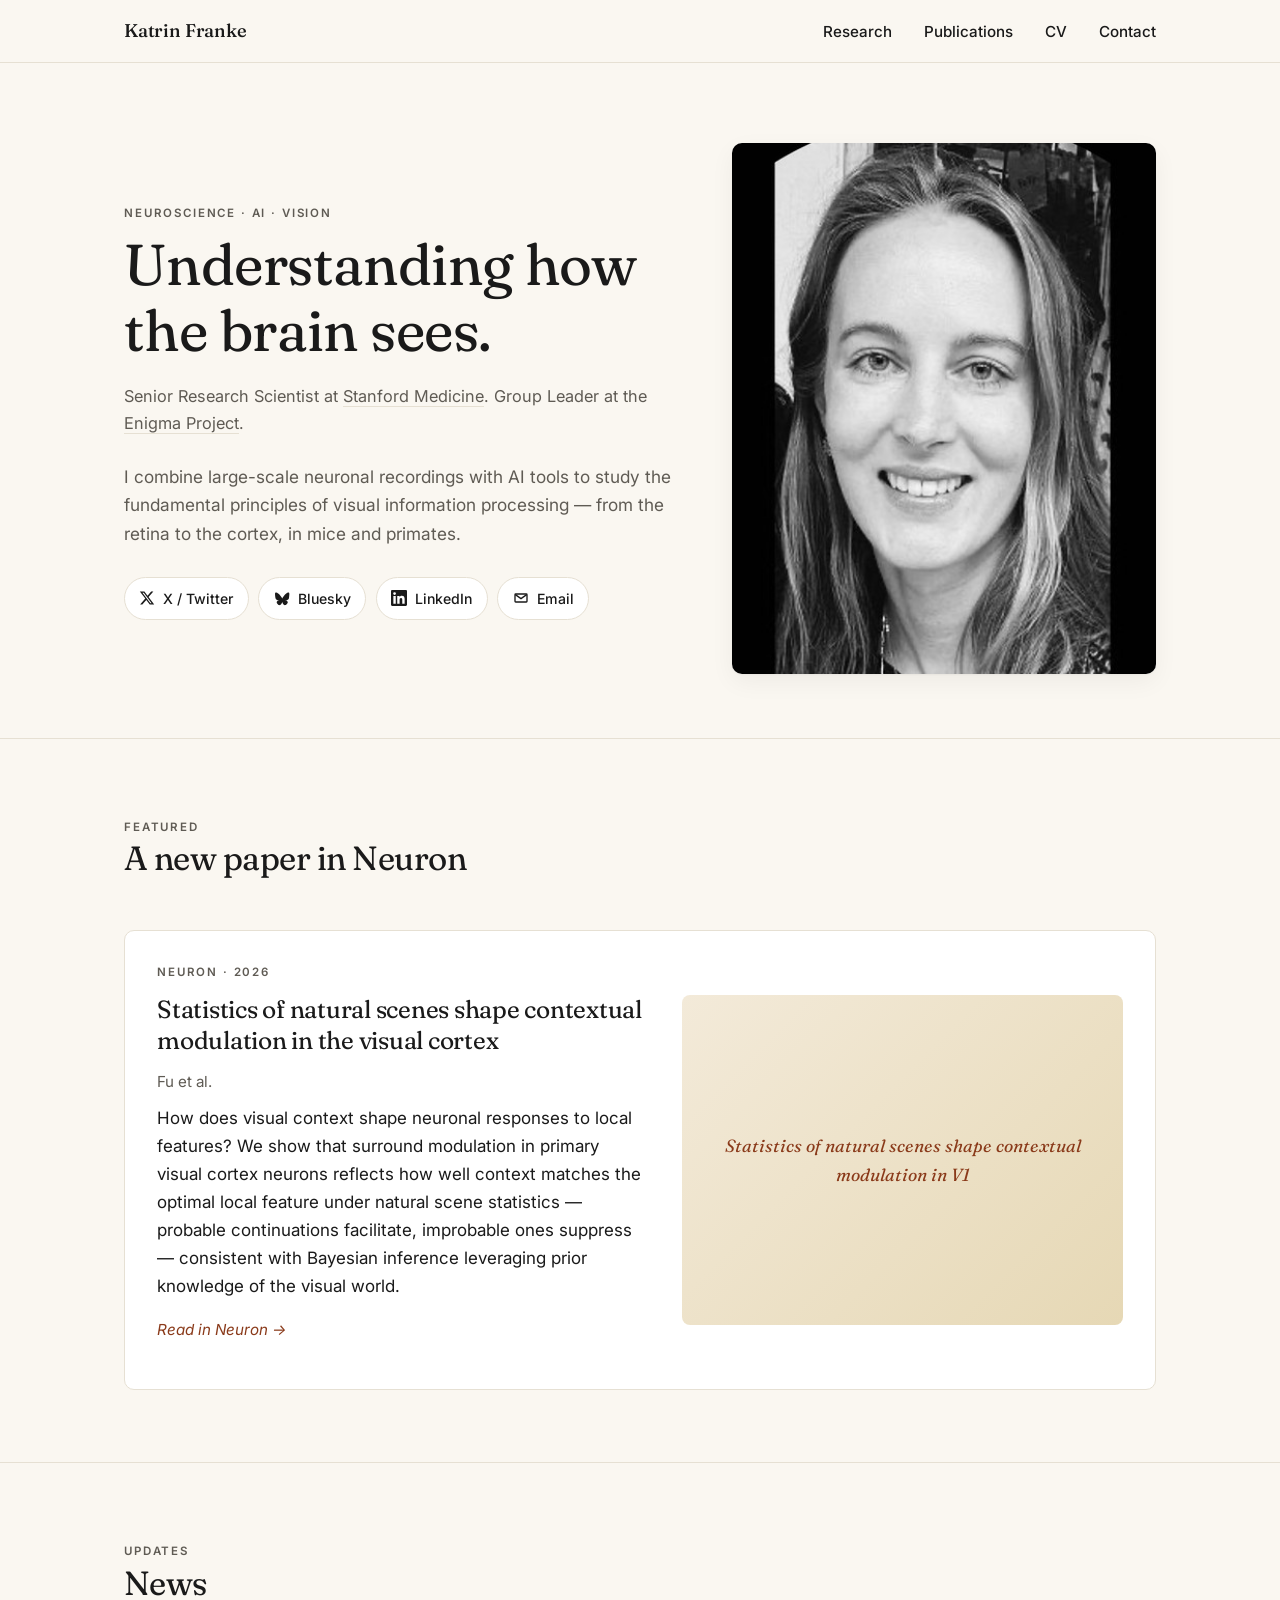
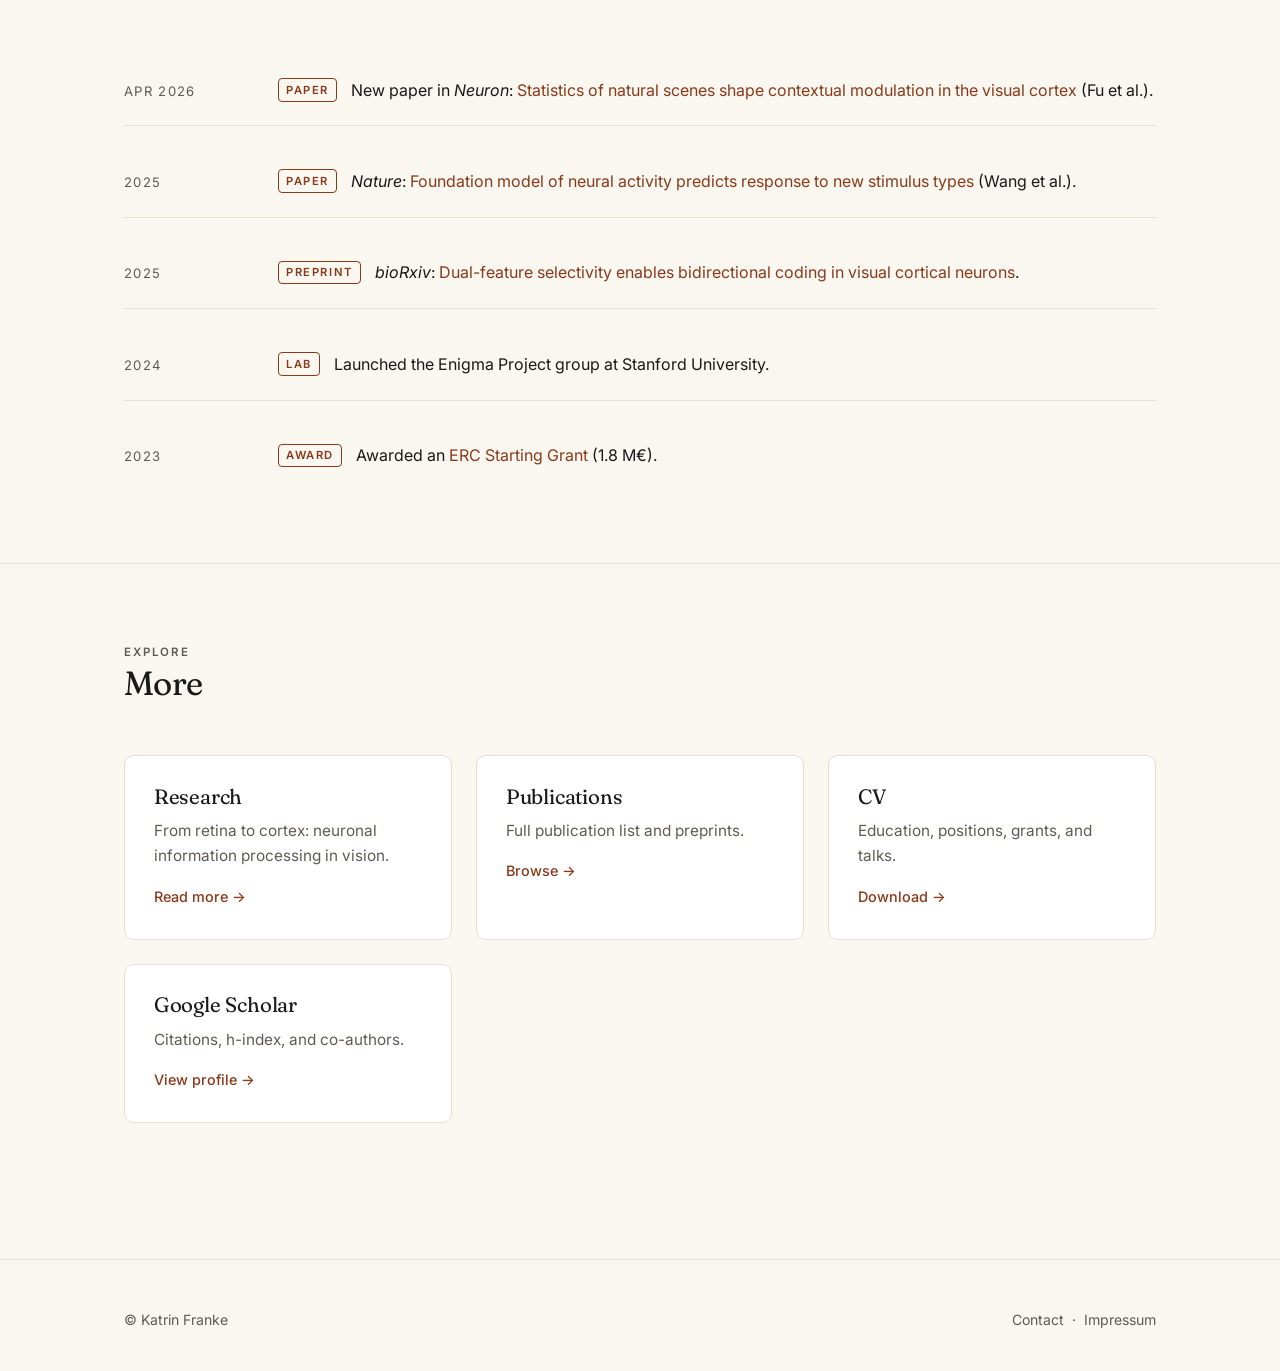
==== index.html @ 496441f7 "Redesign homepage: modern editorial design, move files to repo root - New CSS system with Fraunces +" ====
<!DOCTYPE html>
<html lang="en">
<head>
<meta charset="utf-8" />
<meta name="viewport" content="width=device-width, initial-scale=1" />
<title>Katrin Franke — Neuroscientist studying vision with AI</title>
<meta name="description" content="Katrin Franke, Ph.D. — Senior Research Scientist at Stanford Medicine, Group Leader at the Enigma Project. Combining neuronal recordings with AI to understand vision, from retina to cortex." />
<meta name="author" content="Katrin Franke" />
<link rel="canonical" href="https://kfranke.com/" />

<meta property="og:type" content="website" />
<meta property="og:site_name" content="Katrin Franke" />
<meta property="og:title" content="Katrin Franke — Neuroscientist studying vision with AI" />
<meta property="og:description" content="Senior Research Scientist at Stanford Medicine. Group Leader at the Enigma Project. Using AI to understand how the brain sees." />
<meta property="og:url" content="https://kfranke.com/" />
<meta property="og:image" content="https://kfranke.com/images/avatar.jpg" />

<meta name="twitter:card" content="summary_large_image" />
<meta name="twitter:site" content="@kfrankelab" />
<meta name="twitter:creator" content="@kfrankelab" />
<meta name="twitter:title" content="Katrin Franke — Neuroscientist studying vision with AI" />
<meta name="twitter:description" content="Senior Research Scientist at Stanford Medicine. Group Leader at the Enigma Project." />
<meta name="twitter:image" content="https://kfranke.com/images/avatar.jpg" />

<link rel="icon" type="image/png" href="images/logo.png" />

<link rel="preconnect" href="https://fonts.googleapis.com" />
<link rel="preconnect" href="https://fonts.gstatic.com" crossorigin />
<link href="https://fonts.googleapis.com/css2?family=Fraunces:opsz,wght@9..144,300;9..144,400;9..144,500&family=Inter:wght@400;500;600&display=swap" rel="stylesheet" />
<link rel="stylesheet" href="assets/css/style.css" />

<script type="application/ld+json">
{
  "@context": "https://schema.org",
  "@type": "Person",
  "name": "Katrin Franke",
  "givenName": "Katrin",
  "familyName": "Franke",
  "honorificSuffix": "Ph.D.",
  "url": "https://kfranke.com",
  "image": "https://kfranke.com/images/avatar.jpg",
  "jobTitle": "Senior Research Scientist",
  "worksFor": [
    { "@type": "Organization", "name": "Stanford Medicine", "url": "https://med.stanford.edu" },
    { "@type": "Organization", "name": "Enigma Project", "url": "https://enigmaproject.ai" }
  ],
  "sameAs": [
    "https://twitter.com/kfrankelab",
    "https://www.linkedin.com/in/katrin-franke-48532631b",
    "https://bsky.app/profile/katrinfranke.bsky.social",
    "https://scholar.google.com/citations?user=zaBjCS8AAAAJ"
  ],
  "email": "mailto:kafranke@stanford.edu"
}
</script>
</head>
<body>

<header class="site-header">
  <div class="nav">
    <a class="wordmark" href="/">Katrin Franke</a>
    <button class="nav-toggle" aria-label="Toggle navigation" aria-expanded="false">
      <svg width="22" height="22" viewBox="0 0 24 24" fill="none" stroke="currentColor" stroke-width="2"><path d="M3 6h18M3 12h18M3 18h18"/></svg>
    </button>
    <ul class="nav-links">
      <li><a href="research.html">Research</a></li>
      <li><a href="publications.html">Publications</a></li>
      <li><a href="cv.html">CV</a></li>
      <li><a href="contact.html">Contact</a></li>
    </ul>
  </div>
</header>

<main>

  <section class="hero">
    <div class="container">
      <div class="hero-grid">
        <div>
          <span class="eyebrow">Neuroscience &middot; AI &middot; Vision</span>
          <h1>Understanding how the brain sees.</h1>
          <p class="affiliation">
            Senior Research Scientist at <a href="https://med.stanford.edu" target="_blank" rel="noopener">Stanford Medicine</a>.
            Group Leader at the <a href="https://enigmaproject.ai" target="_blank" rel="noopener">Enigma Project</a>.
          </p>
          <p class="intro lede">
            I combine large-scale neuronal recordings with AI tools to study the
            fundamental principles of visual information processing &mdash; from the
            retina to the cortex, in mice and primates.
          </p>
          <div class="socials">
            <a class="social-btn" href="https://twitter.com/kfrankelab" target="_blank" rel="noopener" aria-label="X / Twitter">
              <svg viewBox="0 0 24 24" fill="currentColor" aria-hidden="true"><path d="M18.244 2.25h3.308l-7.227 8.26 8.502 11.24H16.17l-5.214-6.817L4.99 21.75H1.68l7.73-8.835L1.254 2.25H8.08l4.713 6.231zm-1.161 17.52h1.833L7.084 4.126H5.117z"/></svg>
              X / Twitter
            </a>
            <a class="social-btn" href="https://bsky.app/profile/katrinfranke.bsky.social" target="_blank" rel="noopener" aria-label="Bluesky">
              <svg viewBox="0 0 24 24" fill="currentColor" aria-hidden="true"><path d="M6.335 5.144c2.443 1.834 5.07 5.55 6.035 7.546.964-1.996 3.591-5.712 6.034-7.546 1.763-1.323 4.626-2.347 4.626.918 0 .652-.374 5.479-.594 6.263-.764 2.725-3.543 3.42-6.015 2.999 4.32.735 5.418 3.17 3.044 5.605-4.505 4.624-6.477-1.16-6.982-2.641-.09-.264-.132-.388-.133-.282 0-.106-.043.018-.133.282-.504 1.481-2.476 7.265-6.982 2.641-2.374-2.435-1.275-4.87 3.045-5.605-2.472.421-5.252-.274-6.015-2.999C1.89 11.541 1.515 6.714 1.515 6.062c0-3.265 2.863-2.24 4.626-.918z"/></svg>
              Bluesky
            </a>
            <a class="social-btn" href="https://www.linkedin.com/in/katrin-franke-48532631b" target="_blank" rel="noopener" aria-label="LinkedIn">
              <svg viewBox="0 0 24 24" fill="currentColor" aria-hidden="true"><path d="M20.45 20.45h-3.56v-5.57c0-1.33-.03-3.04-1.85-3.04-1.85 0-2.14 1.45-2.14 2.95v5.66H9.34V9h3.42v1.56h.05c.48-.9 1.64-1.85 3.38-1.85 3.61 0 4.27 2.37 4.27 5.46v6.28zM5.34 7.43a2.06 2.06 0 1 1 0-4.13 2.06 2.06 0 0 1 0 4.13zM7.12 20.45H3.56V9h3.56v11.45zM22.22 0H1.77C.79 0 0 .77 0 1.72v20.56C0 23.23.79 24 1.77 24h20.45c.98 0 1.78-.77 1.78-1.72V1.72C24 .77 23.2 0 22.22 0z"/></svg>
              LinkedIn
            </a>
            <a class="social-btn" href="mailto:kafranke@stanford.edu" aria-label="Email">
              <svg viewBox="0 0 24 24" fill="none" stroke="currentColor" stroke-width="2" aria-hidden="true"><path d="M4 6h16a1 1 0 0 1 1 1v10a1 1 0 0 1-1 1H4a1 1 0 0 1-1-1V7a1 1 0 0 1 1-1z"/><path d="m3.5 7 8.5 6 8.5-6"/></svg>
              Email
            </a>
          </div>
        </div>
        <div class="hero-portrait">
          <img src="images/avatar.jpg" alt="Portrait of Katrin Franke" />
        </div>
      </div>
    </div>
  </section>

  <section>
    <div class="container">
      <div class="section-head">
        <div>
          <span class="eyebrow">Featured</span>
          <h2>A new paper in Neuron</h2>
        </div>
      </div>
      <div class="featured">
        <div class="featured-copy">
          <span class="eyebrow">Neuron &middot; 2026</span>
          <h3>Statistics of natural scenes shape contextual modulation in the visual cortex</h3>
          <p class="authors">Fu et al.</p>
          <p>
            How does visual context shape neuronal responses to local features? We show that
            surround modulation in primary visual cortex neurons reflects how well context
            matches the optimal local feature under natural scene statistics &mdash; probable
            continuations facilitate, improbable ones suppress &mdash; consistent with
            Bayesian inference leveraging prior knowledge of the visual world.
          </p>
          <p class="venue">
            <a href="https://www.cell.com/neuron/fulltext/S0896-6273(26)00121-2" target="_blank" rel="noopener">
              Read in Neuron &rarr;
            </a>
          </p>
        </div>
        <div class="featured-image">
          <span>Statistics of natural scenes shape contextual modulation in V1</span>
        </div>
      </div>
    </div>
  </section>

  <section>
    <div class="container">
      <div class="section-head">
        <div>
          <span class="eyebrow">Updates</span>
          <h2>News</h2>
        </div>
      </div>
      <div class="news-list">
        <div class="news-item">
          <div class="news-date">Apr 2026</div>
          <div class="news-body">
            <span class="tag">Paper</span>
            New paper in <em>Neuron</em>: <a href="https://www.cell.com/neuron/fulltext/S0896-6273(26)00121-2" target="_blank" rel="noopener">Statistics of natural scenes shape contextual modulation in the visual cortex</a> (Fu et al.).
          </div>
        </div>
        <div class="news-item">
          <div class="news-date">2025</div>
          <div class="news-body">
            <span class="tag">Paper</span>
            <em>Nature</em>: <a href="https://www.nature.com/articles/s41586-025-08829-y" target="_blank" rel="noopener">Foundation model of neural activity predicts response to new stimulus types</a> (Wang et&nbsp;al.).
          </div>
        </div>
        <div class="news-item">
          <div class="news-date">2025</div>
          <div class="news-body">
            <span class="tag">Preprint</span>
            <em>bioRxiv</em>: <a href="https://www.biorxiv.org/content/10.1101/2025.07.16.665209v1" target="_blank" rel="noopener">Dual-feature selectivity enables bidirectional coding in visual cortical neurons</a>.
          </div>
        </div>
        <div class="news-item">
          <div class="news-date">2024</div>
          <div class="news-body">
            <span class="tag">Lab</span>
            Launched the Enigma Project group at Stanford University.
          </div>
        </div>
        <div class="news-item">
          <div class="news-date">2023</div>
          <div class="news-body">
            <span class="tag">Award</span>
            Awarded an <a href="https://uni-tuebingen.de/universitaet/aktuelles-und-publikationen/pressemitteilungen/newsfullview-pressemitteilungen/article/sechs-neue-starting-grants-des-europaeischen-forschungsrats-gehen-nach-tuebingen/" target="_blank" rel="noopener">ERC Starting Grant</a> (1.8&nbsp;M&euro;).
          </div>
        </div>
      </div>
    </div>
  </section>

  <section>
    <div class="container">
      <div class="section-head">
        <div>
          <span class="eyebrow">Explore</span>
          <h2>More</h2>
        </div>
      </div>
      <div class="cards">
        <a class="card" href="research.html">
          <h3>Research</h3>
          <p>From retina to cortex: neuronal information processing in vision.</p>
          <span class="arrow">Read more &rarr;</span>
        </a>
        <a class="card" href="publications.html">
          <h3>Publications</h3>
          <p>Full publication list and preprints.</p>
          <span class="arrow">Browse &rarr;</span>
        </a>
        <a class="card" href="cv.html">
          <h3>CV</h3>
          <p>Education, positions, grants, and talks.</p>
          <span class="arrow">Download &rarr;</span>
        </a>
        <a class="card" href="https://scholar.google.com/citations?user=zaBjCS8AAAAJ&amp;hl=en" target="_blank" rel="noopener">
          <h3>Google Scholar</h3>
          <p>Citations, h-index, and co-authors.</p>
          <span class="arrow">View profile &rarr;</span>
        </a>
      </div>
    </div>
  </section>

</main>

<footer class="site-footer">
  <div class="container">
    <span>&copy; Katrin Franke</span>
    <span>
      <a href="contact.html">Contact</a>
      &nbsp;&middot;&nbsp;
      <a href="impressum.html">Impressum</a>
    </span>
  </div>
</footer>

<script src="assets/js/site.js" defer></script>
</body>
</html>
---- assets/css/style.css ----
/* ---------- Reset & base ---------- */
*, *::before, *::after { box-sizing: border-box; }
html { scroll-behavior: smooth; -webkit-text-size-adjust: 100%; }
body {
  margin: 0;
  background: var(--bg);
  color: var(--text);
  font-family: 'Inter', system-ui, -apple-system, Segoe UI, Roboto, Helvetica, Arial, sans-serif;
  font-size: 17px;
  line-height: 1.65;
  font-weight: 400;
  -webkit-font-smoothing: antialiased;
  text-rendering: optimizeLegibility;
}
img { max-width: 100%; height: auto; display: block; }
a { color: var(--accent); text-decoration: none; }
a:hover { text-decoration: underline; text-underline-offset: 3px; }
p { margin: 0 0 1em; }
ul { padding-left: 1.2em; }

/* ---------- Design tokens ---------- */
:root {
  --bg: #faf7f1;
  --surface: #ffffff;
  --text: #1a1a1a;
  --muted: #5f5b54;
  --border: #e6e0d3;
  --accent: #8a3a1a;
  --accent-soft: #c98a6a;
  --radius: 10px;
  --maxw: 1080px;
  --shadow: 0 1px 2px rgba(20,15,5,.04), 0 8px 24px rgba(20,15,5,.05);
  font-family: 'Inter', system-ui, sans-serif;
}

/* ---------- Typography ---------- */
.display, h1, h2, h3 {
  font-family: 'Fraunces', 'Iowan Old Style', 'Georgia', serif;
  font-weight: 400;
  font-variation-settings: 'opsz' 36, 'SOFT' 50;
  letter-spacing: -0.01em;
  line-height: 1.15;
  color: var(--text);
}
h1 { font-size: clamp(2.2rem, 4.5vw, 3.6rem); margin: 0 0 .3em; }
h2 { font-size: clamp(1.6rem, 2.8vw, 2.1rem); margin: 0 0 .6em; letter-spacing: -0.015em; }
h3 { font-size: 1.2rem; margin: 0 0 .5em; font-weight: 500; }
.eyebrow {
  text-transform: uppercase;
  letter-spacing: .16em;
  font-size: .72rem;
  font-weight: 600;
  color: var(--muted);
  font-family: 'Inter', sans-serif;
}
.lede { font-size: 1.12rem; color: var(--muted); max-width: 62ch; }

/* ---------- Layout ---------- */
.container { width: 100%; max-width: var(--maxw); margin: 0 auto; padding: 0 1.5rem; }
section { padding: 4.5rem 0; border-top: 1px solid var(--border); }
section:first-of-type { border-top: 0; }
.section-head { display: flex; align-items: baseline; justify-content: space-between; gap: 1rem; margin-bottom: 2rem; flex-wrap: wrap; }
.section-head .eyebrow { margin-bottom: .3rem; }

/* ---------- Header / nav ---------- */
.site-header {
  position: sticky; top: 0; z-index: 50;
  backdrop-filter: saturate(150%) blur(8px);
  -webkit-backdrop-filter: saturate(150%) blur(8px);
  background: rgba(250, 247, 241, 0.85);
  border-bottom: 1px solid var(--border);
}
.nav {
  display: flex; align-items: center; justify-content: space-between;
  padding: 1rem 1.5rem; max-width: var(--maxw); margin: 0 auto;
}
.wordmark {
  font-family: 'Fraunces', serif;
  font-size: 1.15rem;
  font-weight: 500;
  letter-spacing: -0.01em;
  color: var(--text);
}
.wordmark:hover { text-decoration: none; color: var(--accent); }
.nav-links { display: flex; gap: 2rem; list-style: none; margin: 0; padding: 0; }
.nav-links a {
  color: var(--text);
  font-size: .95rem;
  font-weight: 500;
  padding: .25rem 0;
  border-bottom: 1px solid transparent;
  transition: border-color .15s, color .15s;
}
.nav-links a:hover { text-decoration: none; color: var(--accent); border-bottom-color: var(--accent); }
.nav-links a.active { color: var(--accent); border-bottom-color: var(--accent); }
.nav-toggle {
  display: none; background: none; border: 0; cursor: pointer; padding: .4rem;
  color: var(--text);
}

/* ---------- Hero ---------- */
.hero { padding: 5rem 0 4rem; }
.hero-grid {
  display: grid;
  grid-template-columns: 1.3fr 1fr;
  gap: 3.5rem;
  align-items: center;
}
.hero h1 { margin-top: .4rem; }
.hero .affiliation {
  margin-top: 1.2rem;
  color: var(--muted);
  font-size: 1.02rem;
}
.hero .affiliation a { color: var(--muted); border-bottom: 1px solid var(--border); }
.hero .affiliation a:hover { color: var(--accent); border-bottom-color: var(--accent); text-decoration: none; }
.hero .intro { margin-top: 1.6rem; font-size: 1.08rem; max-width: 52ch; }
.hero-portrait {
  position: relative;
  aspect-ratio: 4 / 5;
  background: var(--surface);
  border-radius: var(--radius);
  overflow: hidden;
  box-shadow: var(--shadow);
}
.hero-portrait img { width: 100%; height: 100%; object-fit: cover; }

/* ---------- Social row ---------- */
.socials { display: flex; gap: .6rem; margin-top: 1.8rem; flex-wrap: wrap; }
.social-btn {
  display: inline-flex; align-items: center; gap: .5rem;
  padding: .55rem .9rem;
  border: 1px solid var(--border);
  border-radius: 999px;
  background: var(--surface);
  color: var(--text);
  font-size: .88rem;
  font-weight: 500;
  transition: border-color .15s, color .15s, background .15s, transform .15s;
}
.social-btn:hover {
  text-decoration: none;
  border-color: var(--accent);
  color: var(--accent);
  transform: translateY(-1px);
}
.social-btn svg { width: 16px; height: 16px; }

/* ---------- News ---------- */
.news-list { display: grid; gap: 1.2rem; }
.news-item {
  display: grid;
  grid-template-columns: 130px 1fr;
  gap: 1.5rem;
  padding: 1.4rem 0;
  border-bottom: 1px solid var(--border);
}
.news-item:last-child { border-bottom: 0; }
.news-date {
  font-family: 'Inter', sans-serif;
  font-size: .82rem;
  color: var(--muted);
  text-transform: uppercase;
  letter-spacing: .1em;
  padding-top: .25rem;
}
.news-body { font-size: 1rem; color: var(--text); }
.news-body .tag {
  display: inline-block;
  font-size: .7rem;
  text-transform: uppercase;
  letter-spacing: .14em;
  color: var(--accent);
  border: 1px solid var(--accent);
  padding: .1rem .45rem;
  border-radius: 4px;
  margin-right: .6rem;
  vertical-align: 2px;
  font-weight: 600;
}

/* ---------- Featured paper ---------- */
.featured {
  display: grid;
  grid-template-columns: 1.1fr 1fr;
  gap: 2.5rem;
  padding: 2rem;
  background: var(--surface);
  border: 1px solid var(--border);
  border-radius: var(--radius);
  align-items: center;
}
.featured-copy .eyebrow { margin-bottom: .8rem; display: block; }
.featured-copy h3 {
  font-family: 'Fraunces', serif;
  font-size: 1.55rem;
  line-height: 1.25;
  font-weight: 400;
  margin: 0 0 .8rem;
}
.featured-copy .authors { color: var(--muted); font-size: .95rem; margin-bottom: .6rem; }
.featured-copy .venue { font-style: italic; color: var(--muted); font-size: .95rem; }
.featured-image {
  aspect-ratio: 4 / 3;
  background: linear-gradient(135deg, #f3ead9 0%, #e6d8b5 100%);
  border-radius: 8px;
  overflow: hidden;
  display: flex; align-items: center; justify-content: center;
  color: var(--accent);
  font-family: 'Fraunces', serif;
  font-style: italic;
  font-size: 1.1rem;
  padding: 1.5rem;
  text-align: center;
}
.featured-image img { width: 100%; height: 100%; object-fit: cover; }

/* ---------- Cards grid ---------- */
.cards {
  display: grid;
  grid-template-columns: repeat(auto-fit, minmax(260px, 1fr));
  gap: 1.5rem;
}
.card {
  background: var(--surface);
  border: 1px solid var(--border);
  border-radius: var(--radius);
  padding: 1.8rem;
  transition: border-color .15s, transform .15s, box-shadow .15s;
  color: var(--text);
}
a.card:hover {
  text-decoration: none;
  border-color: var(--accent);
  transform: translateY(-2px);
  box-shadow: var(--shadow);
}
.card h3 {
  font-family: 'Fraunces', serif;
  font-weight: 400;
  font-size: 1.3rem;
  margin: 0 0 .6rem;
}
.card p { color: var(--muted); margin: 0; font-size: .96rem; }
.card .arrow { color: var(--accent); font-weight: 500; margin-top: 1rem; display: inline-block; font-size: .9rem; }

/* ---------- Buttons ---------- */
.btn {
  display: inline-flex; align-items: center; gap: .5rem;
  padding: .7rem 1.2rem;
  background: var(--text);
  color: var(--bg);
  border-radius: 999px;
  font-size: .92rem;
  font-weight: 500;
  transition: background .15s, transform .15s;
}
.btn:hover { background: var(--accent); text-decoration: none; transform: translateY(-1px); color: var(--bg); }
.btn-outline {
  background: transparent; color: var(--text);
  border: 1px solid var(--border);
}
.btn-outline:hover { background: var(--text); color: var(--bg); border-color: var(--text); }

/* ---------- Article pages (research, publications, cv) ---------- */
.page-header {
  padding: 4rem 0 2.5rem;
  border-bottom: 1px solid var(--border);
  margin-bottom: 3rem;
}
.prose { max-width: 72ch; }
.prose h2 {
  font-family: 'Fraunces', serif;
  font-size: 1.55rem;
  font-weight: 400;
  margin: 2.5rem 0 .8rem;
  line-height: 1.25;
}
.prose h3 {
  font-family: 'Fraunces', serif;
  font-size: 1.2rem;
  font-weight: 500;
  margin: 2rem 0 .6rem;
}
.prose p { margin-bottom: 1.1em; }
.prose ul { margin-bottom: 1.1em; }
.prose li { margin-bottom: .4em; }
.prose a { border-bottom: 1px solid var(--accent-soft); }
.prose a:hover { text-decoration: none; border-bottom-color: var(--accent); }

/* ---------- Publications ---------- */
.pub-year {
  font-family: 'Fraunces', serif;
  font-size: 1.8rem;
  font-weight: 400;
  margin: 3rem 0 1.5rem;
  padding-bottom: .5rem;
  border-bottom: 1px solid var(--border);
  color: var(--muted);
}
.pub {
  padding: 1.2rem 0;
  border-bottom: 1px solid var(--border);
}
.pub:last-child { border-bottom: 0; }
.pub .authors { font-size: .95rem; color: var(--muted); margin-bottom: .3rem; }
.pub .title {
  font-family: 'Fraunces', serif;
  font-size: 1.1rem;
  line-height: 1.35;
  color: var(--text);
  margin-bottom: .3rem;
}
.pub .venue { font-style: italic; color: var(--muted); font-size: .92rem; }
.pub .venue a { color: var(--accent); border-bottom: 1px solid var(--accent-soft); }
.pub .venue a:hover { text-decoration: none; border-bottom-color: var(--accent); }
.pub .me { font-weight: 600; color: var(--text); }
.pub-legend { color: var(--muted); font-size: .9rem; margin-bottom: 1.2rem; }

/* ---------- CV ---------- */
.cv-section { margin-bottom: 2.5rem; }
.cv-section h2 {
  font-family: 'Fraunces', serif;
  font-size: 1.4rem;
  font-weight: 500;
  margin-bottom: 1rem;
  padding-bottom: .4rem;
  border-bottom: 1px solid var(--border);
}
.cv-entry {
  display: grid;
  grid-template-columns: 170px 1fr;
  gap: 1.5rem;
  padding: .7rem 0;
}
.cv-entry .when {
  font-size: .88rem;
  color: var(--muted);
  font-variant-numeric: tabular-nums;
}
.cv-entry .what { font-size: .98rem; }

/* ---------- Footer ---------- */
.site-footer {
  border-top: 1px solid var(--border);
  padding: 3rem 0 2.5rem;
  margin-top: 4rem;
  font-size: .88rem;
  color: var(--muted);
}
.site-footer .container { display: flex; justify-content: space-between; align-items: center; flex-wrap: wrap; gap: 1rem; }
.site-footer a { color: var(--muted); }
.site-footer a:hover { color: var(--accent); }

/* ---------- Responsive ---------- */
@media (max-width: 820px) {
  .hero { padding: 3rem 0 2.5rem; }
  .hero-grid { grid-template-columns: 1fr; gap: 2rem; }
  .hero-portrait { max-width: 340px; }
  .featured { grid-template-columns: 1fr; padding: 1.5rem; }
  .news-item { grid-template-columns: 1fr; gap: .3rem; }
  .news-date { padding-top: 0; }
  .cv-entry { grid-template-columns: 1fr; gap: .2rem; }
  .cv-entry .when { font-size: .82rem; }
  section { padding: 3rem 0; }
  .nav-links {
    display: none;
    position: absolute; top: 100%; left: 0; right: 0;
    flex-direction: column;
    gap: 0;
    background: var(--bg);
    border-bottom: 1px solid var(--border);
    padding: .5rem 1.5rem 1rem;
  }
  .nav-links.open { display: flex; }
  .nav-links li { border-top: 1px solid var(--border); }
  .nav-links a { display: block; padding: .9rem 0; }
  .nav-toggle { display: inline-flex; }
  .site-header { position: relative; }
}
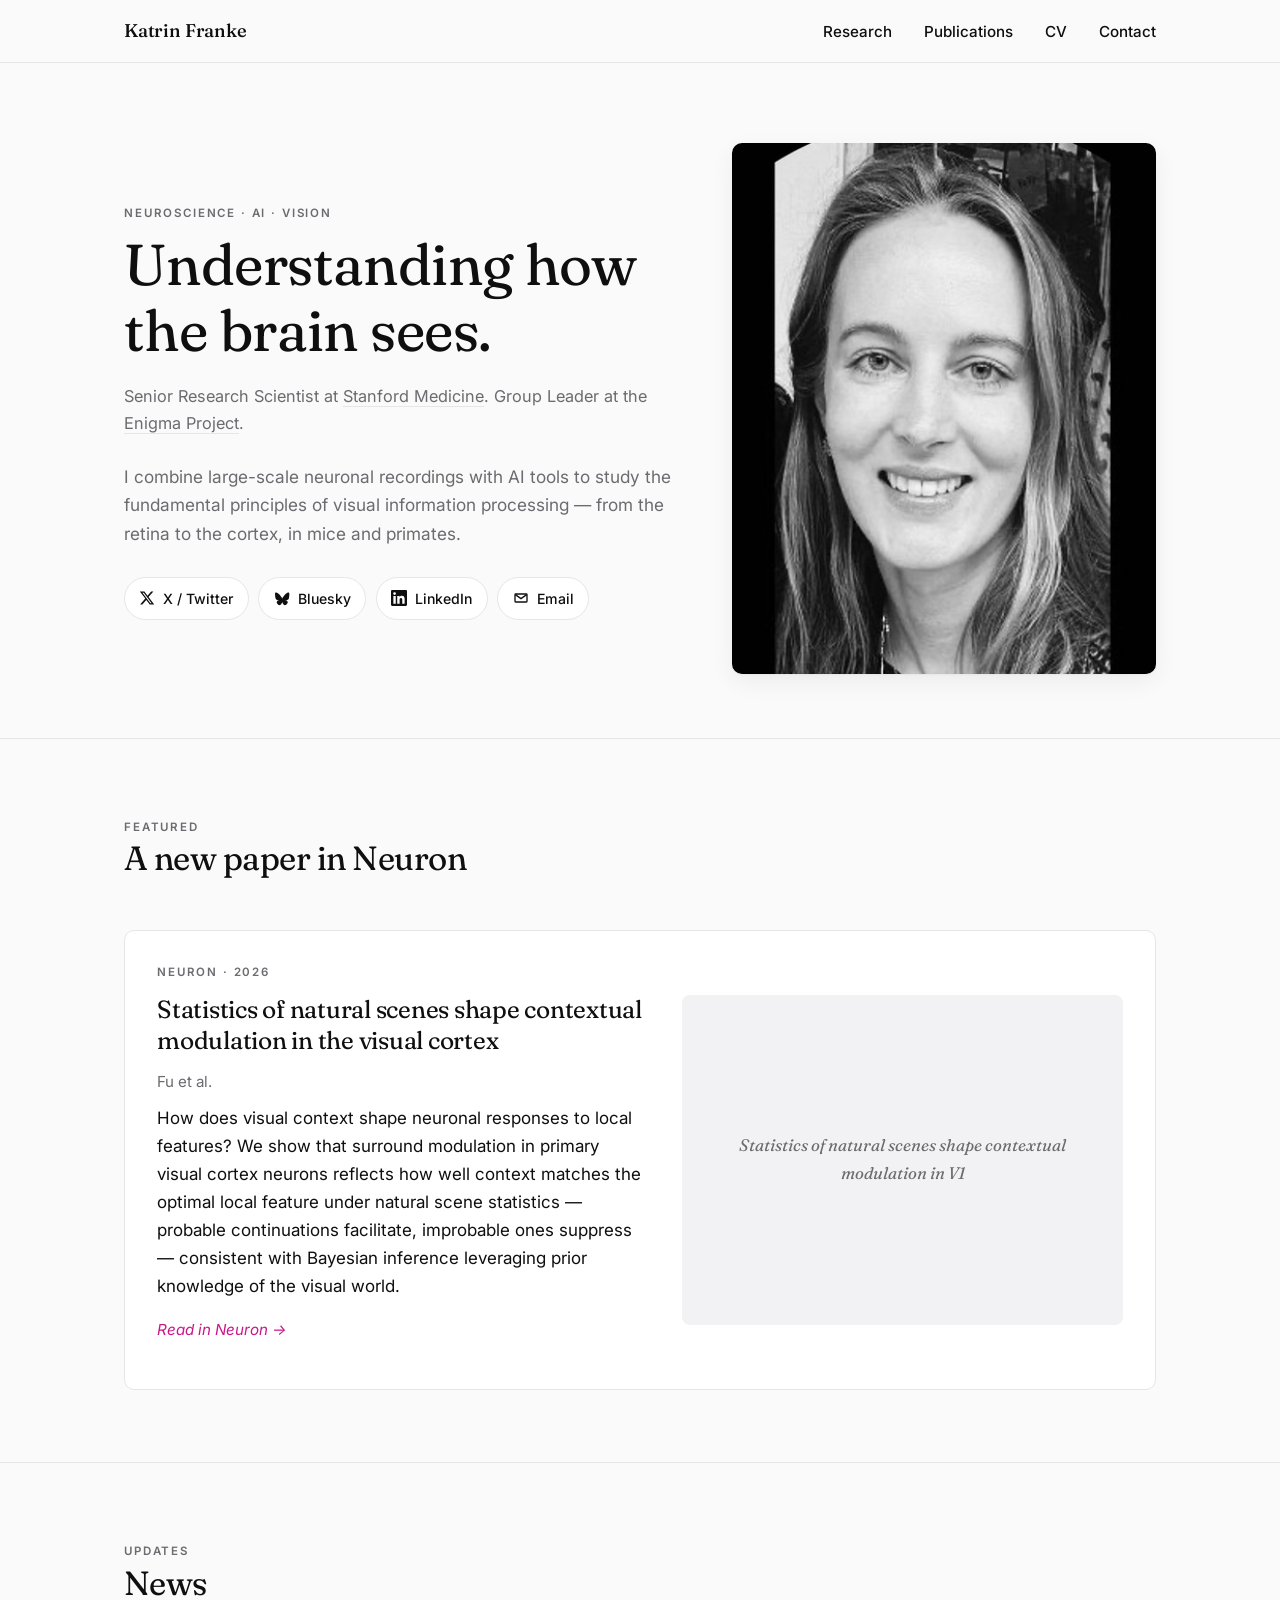
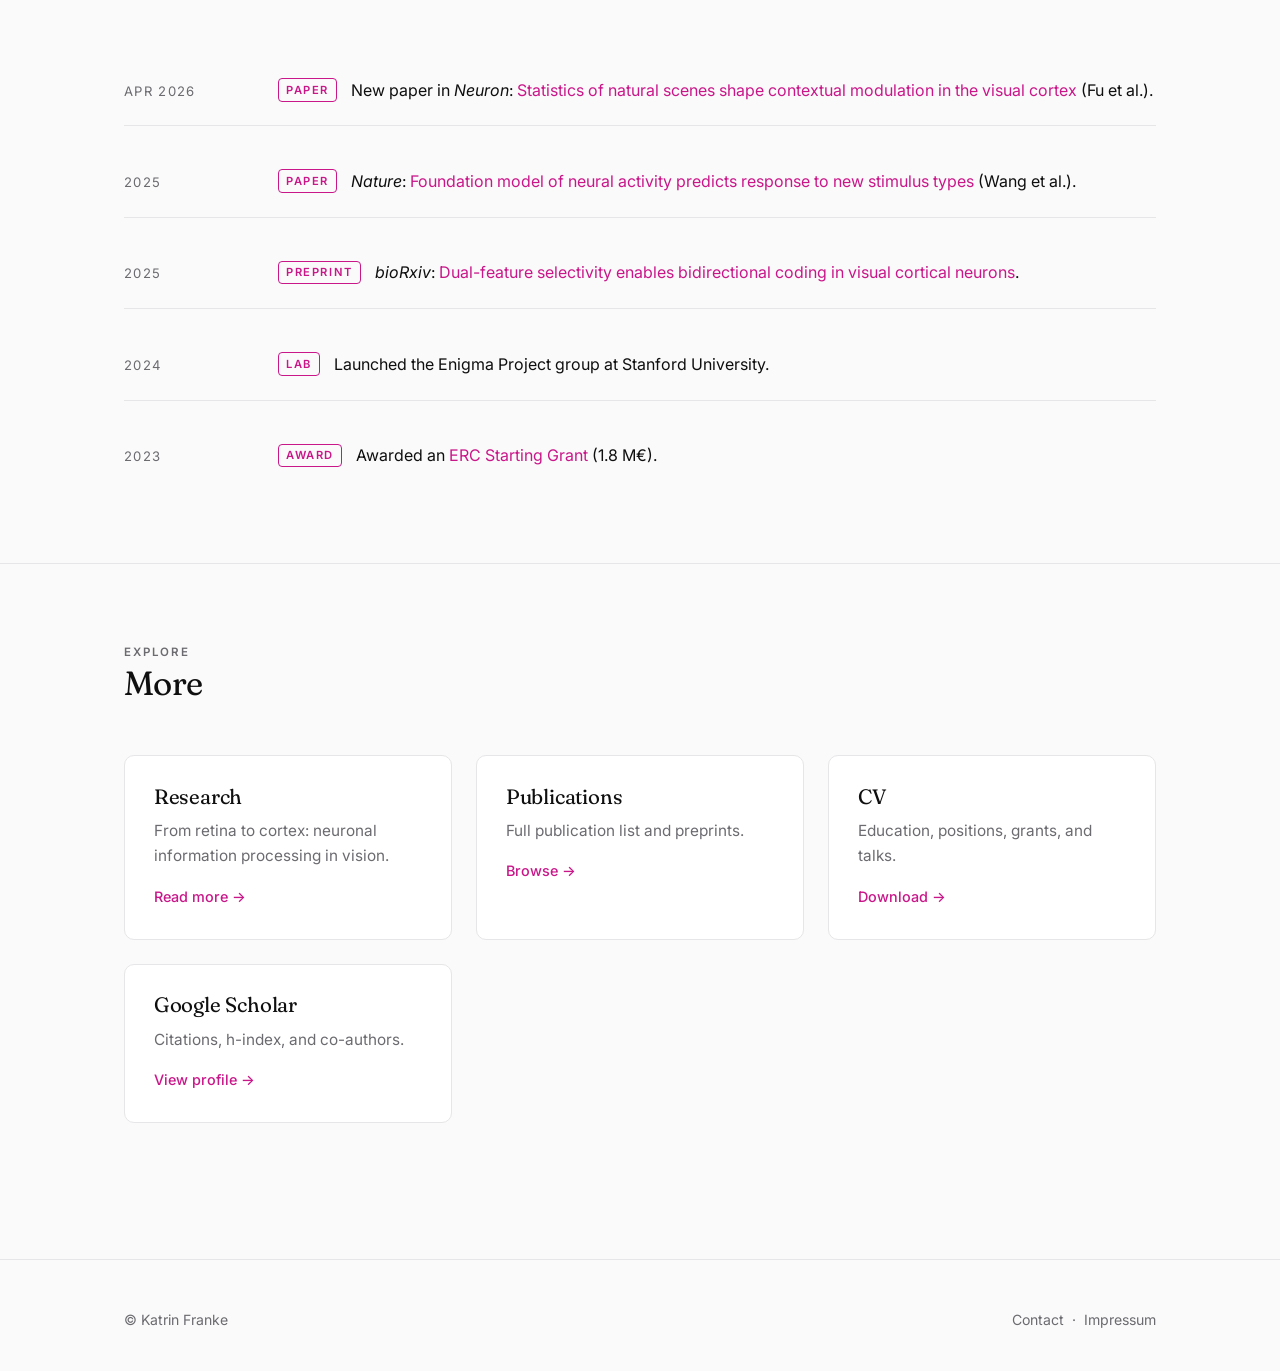
==== commit a5d8c4ae: "Switch palette to grayscale + magenta, wire in Neuron figure - bg #fafafa, text #0f0f10, accent #c91" ====
--- a/index.html
+++ b/index.html
@@ -141,7 +141,8 @@
           </p>
         </div>
         <div class="featured-image">
-          <span>Statistics of natural scenes shape contextual modulation in V1</span>
+          <img src="images/neuron-2026.jpg" alt="Contextual modulation in V1 shaped by natural scene statistics, in line with Bayesian inference"
+               onerror="this.style.display='none'; this.parentNode.innerText='Statistics of natural scenes shape contextual modulation in V1';" />
         </div>
       </div>
     </div>
--- a/assets/css/style.css
+++ b/assets/css/style.css
@@ -20,16 +20,16 @@
 
 /* ---------- Design tokens ---------- */
 :root {
-  --bg: #faf7f1;
+  --bg: #fafafa;
   --surface: #ffffff;
-  --text: #1a1a1a;
-  --muted: #5f5b54;
-  --border: #e6e0d3;
-  --accent: #8a3a1a;
-  --accent-soft: #c98a6a;
+  --text: #0f0f10;
+  --muted: #6b6b70;
+  --border: #e6e6e8;
+  --accent: #c9178a;
+  --accent-soft: #e786bf;
   --radius: 10px;
   --maxw: 1080px;
-  --shadow: 0 1px 2px rgba(20,15,5,.04), 0 8px 24px rgba(20,15,5,.05);
+  --shadow: 0 1px 2px rgba(10,10,12,.04), 0 8px 24px rgba(10,10,12,.06);
   font-family: 'Inter', system-ui, sans-serif;
 }
 
@@ -67,7 +67,7 @@
   position: sticky; top: 0; z-index: 50;
   backdrop-filter: saturate(150%) blur(8px);
   -webkit-backdrop-filter: saturate(150%) blur(8px);
-  background: rgba(250, 247, 241, 0.85);
+  background: rgba(250, 250, 250, 0.85);
   border-bottom: 1px solid var(--border);
 }
 .nav {
@@ -202,18 +202,18 @@
 .featured-copy .venue { font-style: italic; color: var(--muted); font-size: .95rem; }
 .featured-image {
   aspect-ratio: 4 / 3;
-  background: linear-gradient(135deg, #f3ead9 0%, #e6d8b5 100%);
+  background: #f2f2f4;
   border-radius: 8px;
   overflow: hidden;
   display: flex; align-items: center; justify-content: center;
-  color: var(--accent);
+  color: var(--muted);
   font-family: 'Fraunces', serif;
   font-style: italic;
-  font-size: 1.1rem;
+  font-size: 1.05rem;
   padding: 1.5rem;
   text-align: center;
 }
-.featured-image img { width: 100%; height: 100%; object-fit: cover; }
+.featured-image img { width: 100%; height: 100%; object-fit: contain; background: #f2f2f4; }
 
 /* ---------- Cards grid ---------- */
 .cards {
@@ -371,6 +371,7 @@
     background: var(--bg);
     border-bottom: 1px solid var(--border);
     padding: .5rem 1.5rem 1rem;
+    box-shadow: var(--shadow);
   }
   .nav-links.open { display: flex; }
   .nav-links li { border-top: 1px solid var(--border); }
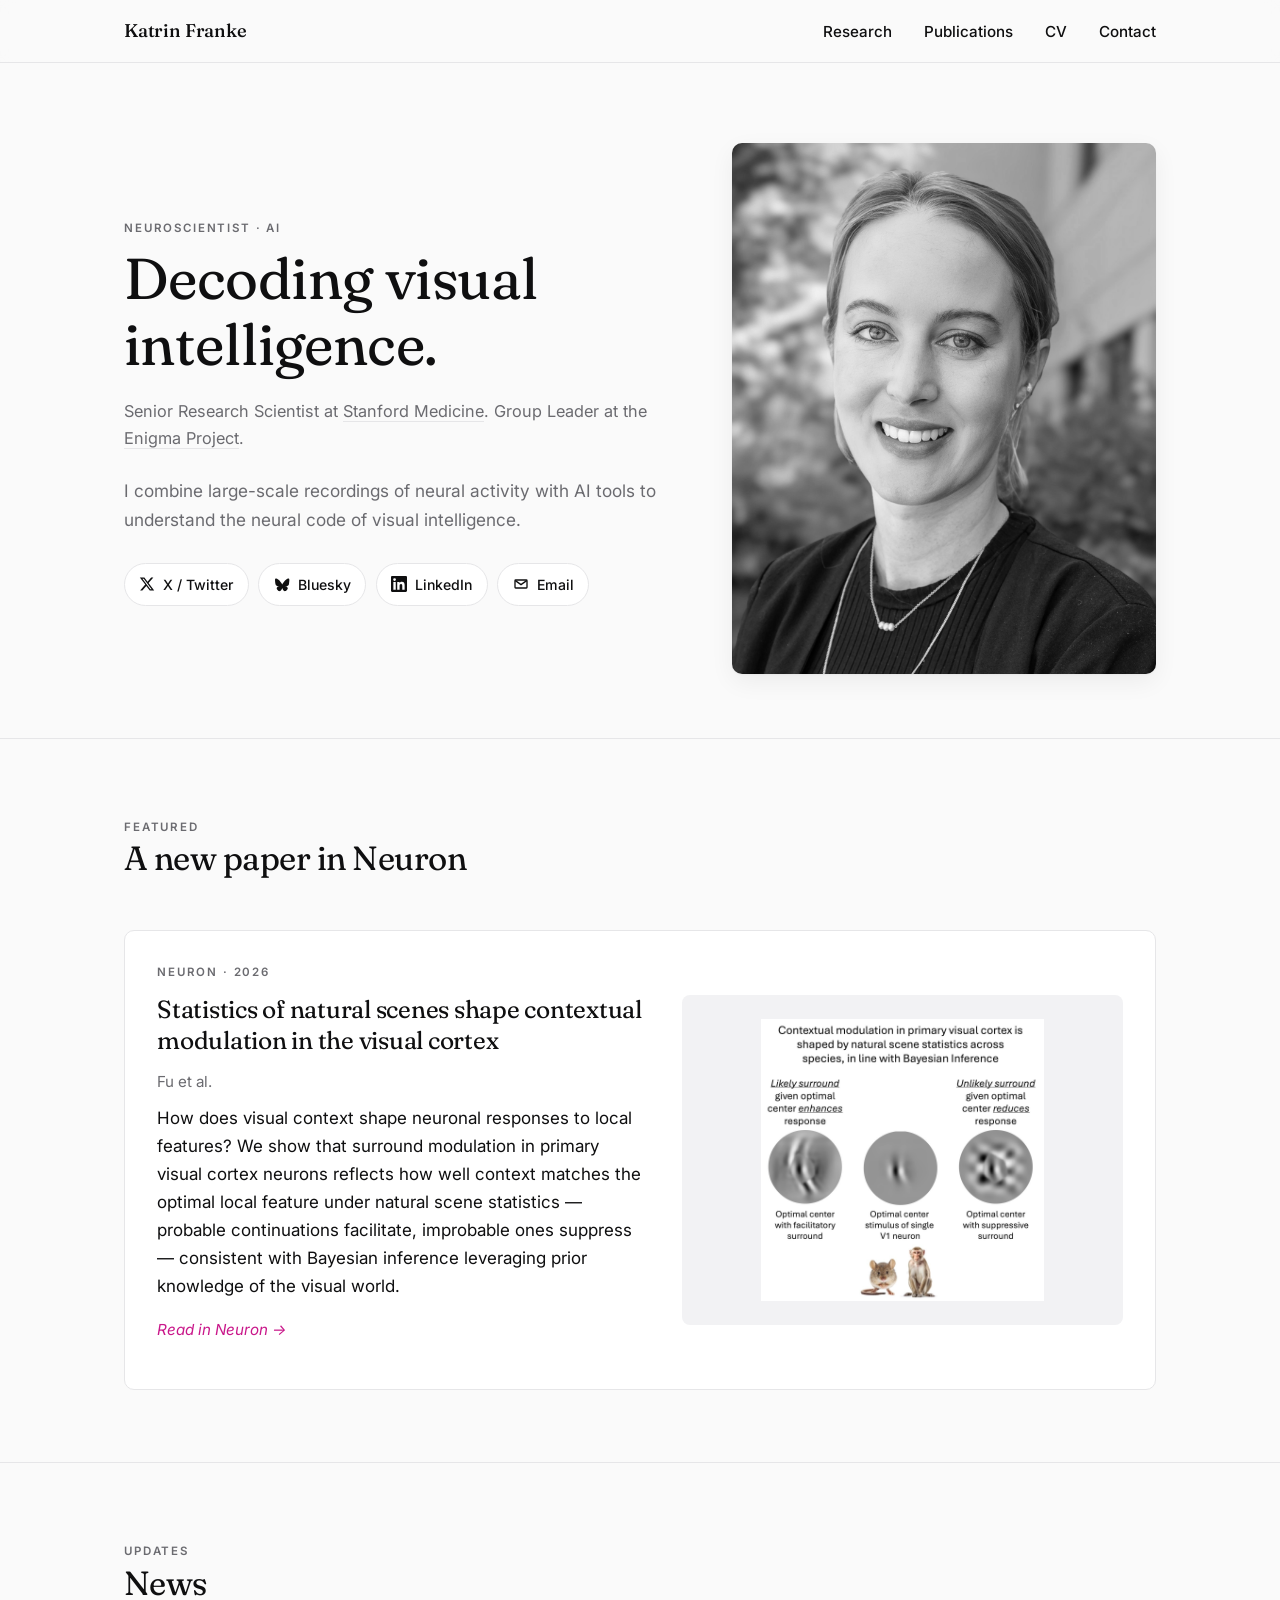
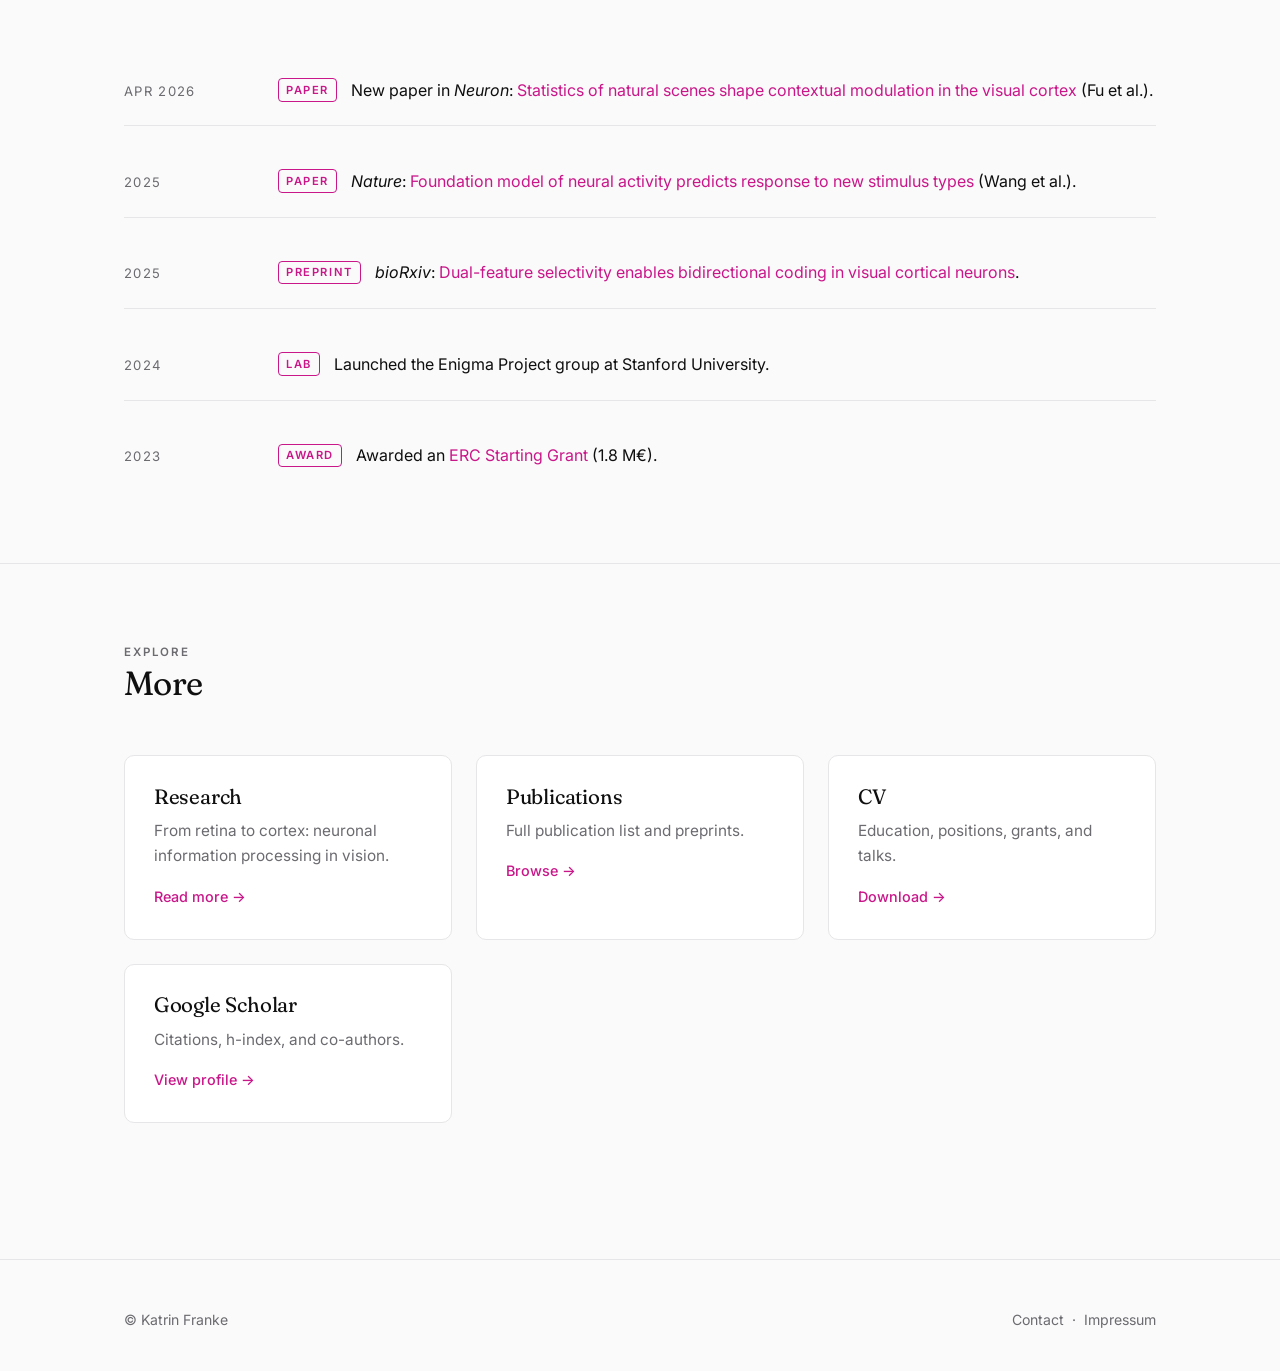
==== commit 9d0302d3: "updated main page and research" ====
--- a/index.html
+++ b/index.html
@@ -77,16 +77,15 @@
     <div class="container">
       <div class="hero-grid">
         <div>
-          <span class="eyebrow">Neuroscience &middot; AI &middot; Vision</span>
-          <h1>Understanding how the brain sees.</h1>
+          <span class="eyebrow">Neuroscientist &middot; AI</span>
+          <h1>Decoding visual intelligence.</h1>
           <p class="affiliation">
             Senior Research Scientist at <a href="https://med.stanford.edu" target="_blank" rel="noopener">Stanford Medicine</a>.
             Group Leader at the <a href="https://enigmaproject.ai" target="_blank" rel="noopener">Enigma Project</a>.
           </p>
           <p class="intro lede">
-            I combine large-scale neuronal recordings with AI tools to study the
-            fundamental principles of visual information processing &mdash; from the
-            retina to the cortex, in mice and primates.
+            I combine large-scale recordings of neural activity with AI tools to
+            understand the neural code of visual intelligence.
           </p>
           <div class="socials">
             <a class="social-btn" href="https://twitter.com/kfrankelab" target="_blank" rel="noopener" aria-label="X / Twitter">
--- a/assets/css/style.css
+++ b/assets/css/style.css
@@ -316,6 +316,35 @@
 .pub .venue a:hover { text-decoration: none; border-bottom-color: var(--accent); }
 .pub .me { font-weight: 600; color: var(--text); }
 .pub-legend { color: var(--muted); font-size: .9rem; margin-bottom: 1.2rem; }
+.pub-links { margin-top: .5rem; font-size: .85rem; display: flex; gap: .4rem; flex-wrap: wrap; }
+.pub-links a {
+  display: inline-flex; align-items: center;
+  padding: .2rem .6rem;
+  border: 1px solid var(--border);
+  border-radius: 999px;
+  color: var(--muted);
+  background: var(--surface);
+  font-weight: 500;
+  transition: border-color .15s, color .15s;
+}
+.pub-links a:hover {
+  text-decoration: none;
+  border-color: var(--accent);
+  color: var(--accent);
+}
+.pubs-loading, .pubs-error {
+  padding: 2rem 0;
+  color: var(--muted);
+  font-size: .95rem;
+}
+.pubs-error { color: #8a1e1e; }
+.pub-selected { padding: 1.4rem 0; }
+.pubs-meta {
+  font-size: .82rem;
+  color: var(--muted);
+  margin-top: -.5rem;
+  margin-bottom: 1.5rem;
+}
 
 /* ---------- CV ---------- */
 .cv-section { margin-bottom: 2.5rem; }
